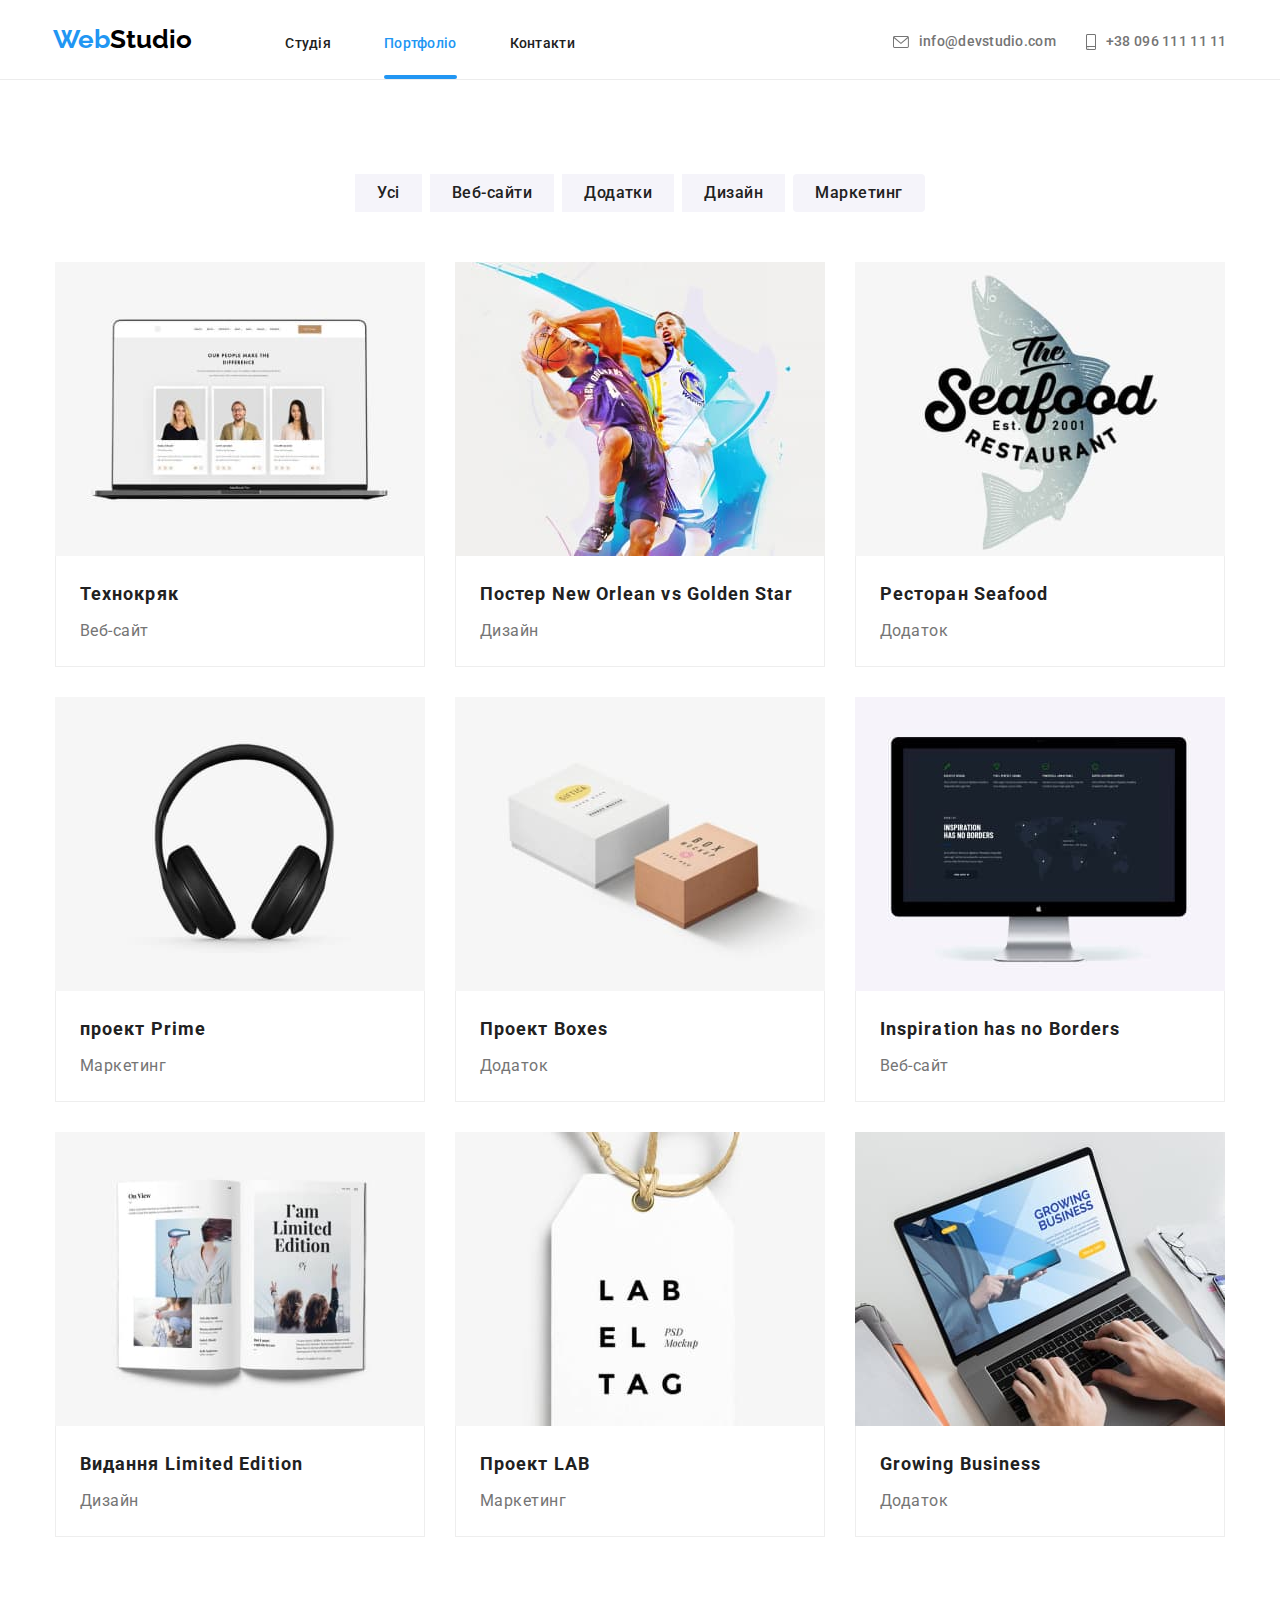
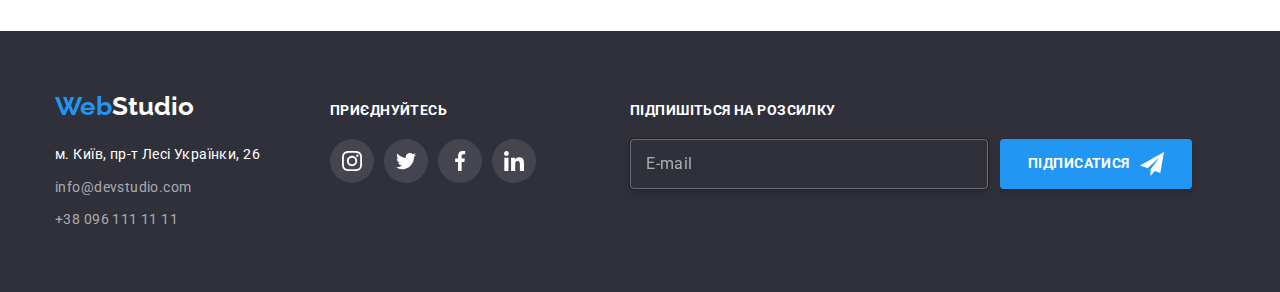
==== portfolio.html @ a5eee503 "Add files via upload" ====
<!DOCTYPE html>
<html lang="uk">
  <head>
    <meta charset="UTF-8" />
    <meta http-equiv="X-UA-Compatible" content="IE=edge" />
    <meta name="viewport" content="width=device-width, initial-scale=1.0" />
    <title>Портфоліо</title>
    <link
      rel="stylesheet"
      href="https://cdnjs.cloudflare.com/ajax/libs/modern-normalize/1.1.0/modern-normalize.css"
    />
    <link
      href="https://fonts.googleapis.com/css2?family=Raleway:wght@700&family=Roboto:wght@400;500;700&display=swap"
      rel="stylesheet"
    />
    <link rel="stylesheet" href="./css/main.min.css" />
  </head>
  <body>
    <header class="header">
      <div class="container container-header">
        <!--Логотип-->
        <a class="logo" href="./index.html"
          >Web<span class="logo--light">Studio</span></a
        >
        <!--Навігація-->
        <nav class="nav">
          <ul class="nav__list">
            <li class="nav__item">
              <a class="nav__link" href="./index.html">Студія</a>
            </li>
            <li class="nav__item">
              <a class="nav__link nav__link--current" href="./portfolio.html"
                >Портфоліо</a
              >
            </li>
            <li class="nav__item">
              <a class="nav__link" href="">Контакти</a>
            </li>
          </ul>
        </nav>
        <!--Зв'язок з нами-->

        <ul class="contacts">
          <li class="contact__item">
            <a class="contact__icon" href="mailto:info@devstudio.com">
              <svg class="contact__email" width="16" height="12">
                <use href="./images/symbol-defs.svg#icon-envelope-hover"></use>
              </svg>
              info@devstudio.com</a
            >
          </li>
          <li class="contact__item">
            <a class="contact__icon" href="tel:+380961111111">
              <svg class="contact__phone" width="10" height="16">
                <use href="./images/symbol-defs.svg#icon-smartphone"></use>
              </svg>
              +38 096 111 11 11</a
            >
          </li>
        </ul>
      </div>
      <div class="header-border"></div>
    </header>

    <main>
      <section class="content">
        <div class="container">
          <h1 class="visually-hidden">Наші роботи</h1>

          <ul class="portfolio__filter">
            <li class="portfolio__item">
              <button class="portfolio__btn" type="button">Усі</button>
            </li>
            <li class="portfolio__item">
              <button class="portfolio__btn" type="button">Веб-сайти</button>
            </li>
            <li class="portfolio__item">
              <button class="portfolio__btn" type="button">Додатки</button>
            </li>
            <li class="portfolio__item">
              <button class="portfolio__btn" type="button">Дизайн</button>
            </li>
            <li class="portfolio__item">
              <button class="portfolio__btn" type="button">Маркетинг</button>
            </li>
          </ul>

          <ul class="products">
            <li class="products__card">
              <a class="products__link" href=""
                ><div class="products__thumb">
                  <img
                    class="products__img"
                    src="./images/img1.jpg"
                    alt="Ноутбук"
                    width="370"
                    height="294"
                  />
                  <div class="products__overlay">
                    <p class="products__description">
                      Ресурс пропонує комплексні пропозиції з різним рівнем
                      функціоналу та сервісів. Все це дозволить відвідувачу
                      отримати вичерпні відомості про компанію чи приватну
                      особу.
                    </p>
                  </div>
                </div>
                <div class="products__about">
                  <h2 class="products__name">Технокряк</h2>
                  <p class="products__type">Веб-сайт</p>
                </div>
              </a>
            </li>
            <li class="products__card">
              <a class="products__link" href=""
                ><div class="products__thumb">
                  <img
                    class="products__img"
                    src="./images/img2.jpg"
                    alt="Гра в баскетбол"
                    width="370"
                    height="294"
                  />
                  <div class="products__overlay">
                    <p class="products__description">
                      Ресурс пропонує комплексні пропозиції з різним рівнем
                      функціоналу та сервісів. Все це дозволить відвідувачу
                      отримати вичерпні відомості про компанію чи приватну
                      особу.
                    </p>
                  </div>
                </div>

                <div class="products__about">
                  <h2 class="products__name">
                    Постер New Orlean vs Golden Star
                  </h2>
                  <p class="products__type">Дизайн</p>
                </div></a
              >
            </li>
            <li class="products__card">
              <a class="products__link" href=""
                ><div class="products__thumb">
                  <img
                    class="products__img"
                    src="./images/img3.jpg"
                    alt="Логотип ресторану"
                    width="370"
                    height="294"
                  />
                  <div class="products__overlay">
                    <p class="products__description">
                      Ресурс пропонує комплексні пропозиції з різним рівнем
                      функціоналу та сервісів. Все це дозволить відвідувачу
                      отримати вичерпні відомості про компанію чи приватну
                      особу.
                    </p>
                  </div>
                </div>
                <div class="products__about">
                  <h2 class="products__name">Ресторан Seafood</h2>
                  <p class="products__type">Додаток</p>
                </div></a
              >
            </li>
            <li class="products__card">
              <a class="products__link" href=""
                ><div class="products__thumb">
                  <img
                    class="products__img"
                    src="./images/img4.jpg"
                    alt="Навушники"
                    width="370"
                    height="294"
                  />
                  <div class="products__overlay">
                    <p class="products__description">
                      Ресурс пропонує комплексні пропозиції з різним рівнем
                      функціоналу та сервісів. Все це дозволить відвідувачу
                      отримати вичерпні відомості про компанію чи приватну
                      особу.
                    </p>
                  </div>
                </div>
                <div class="products__about">
                  <h2 class="products__name">проект Prime</h2>
                  <p class="products__type">Маркетинг</p>
                </div></a
              >
            </li>
            <li class="products__card">
              <a class="products__link" href=""
                ><div class="products__thumb">
                  <img
                    class="products__img"
                    src="./images/img5.jpg"
                    alt="Коробки"
                    width="370"
                    height="294"
                  />
                  <div class="products__overlay">
                    <p class="products__description">
                      Ресурс пропонує комплексні пропозиції з різним рівнем
                      функціоналу та сервісів. Все це дозволить відвідувачу
                      отримати вичерпні відомості про компанію чи приватну
                      особу.
                    </p>
                  </div>
                </div>
                <div class="products__about">
                  <h2 class="products__name">Проект Boxes</h2>
                  <p class="products__type">Додаток</p>
                </div></a
              >
            </li>
            <li class="products__card">
              <a class="products__link" href=""
                ><div class="products__thumb">
                  <img
                    class="products__img"
                    src="./images/img6.jpg"
                    alt="Комп'ютер"
                    width="370"
                    height="294"
                  />
                  <div class="products__overlay">
                    <p class="products__description">
                      Ресурс пропонує комплексні пропозиції з різним рівнем
                      функціоналу та сервісів. Все це дозволить відвідувачу
                      отримати вичерпні відомості про компанію чи приватну
                      особу.
                    </p>
                  </div>
                </div>
                <div class="products__about">
                  <h2 class="products__name">Inspiration has no Borders</h2>
                  <p class="products__type">Веб-сайт</p>
                </div></a
              >
            </li>
            <li class="products__card">
              <a class="products__link" href=""
                ><div class="products__thumb">
                  <img
                    class="products__img"
                    src="./images/img7.jpg"
                    alt="Книга"
                    width="370"
                    height="294"
                  />
                  <div class="products__overlay">
                    <p class="products__description">
                      Ресурс пропонує комплексні пропозиції з різним рівнем
                      функціоналу та сервісів. Все це дозволить відвідувачу
                      отримати вичерпні відомості про компанію чи приватну
                      особу.
                    </p>
                  </div>
                </div>

                <div class="products__about">
                  <h2 class="products__name">Видання Limited Edition</h2>
                  <p class="products__type">Дизайн</p>
                </div></a
              >
            </li>
            <li class="products__card">
              <a class="products__link" href=""
                ><div class="products__thumb">
                  <img
                    class="products__img"
                    src="./images/img8.jpg"
                    alt="Бирка"
                    width="370"
                    height="294"
                  />
                  <div class="products__overlay">
                    <p class="products__description">
                      Ресурс пропонує комплексні пропозиції з різним рівнем
                      функціоналу та сервісів. Все це дозволить відвідувачу
                      отримати вичерпні відомості про компанію чи приватну
                      особу.
                    </p>
                  </div>
                </div>

                <div class="products__about">
                  <h2 class="products__name">Проект LAB</h2>
                  <p class="products__type">Маркетинг</p>
                </div></a
              >
            </li>
            <li class="products__card">
              <a class="products__link" href=""
                ><div class="products__thumb">
                  <img
                    class="products__img"
                    src="./images/img9.jpg"
                    alt="Ноутбук"
                    width="370"
                    height="294"
                  />
                  <div class="products__overlay">
                    <p class="products__description">
                      Ресурс пропонує комплексні пропозиції з різним рівнем
                      функціоналу та сервісів. Все це дозволить відвідувачу
                      отримати вичерпні відомості про компанію чи приватну
                      особу.
                    </p>
                  </div>
                </div>

                <div class="products__about">
                  <h2 class="products__name">Growing Business</h2>
                  <p class="products__type">Додаток</p>
                </div></a
              >
            </li>
          </ul>
        </div>
      </section>
    </main>

    <footer>
      <div class="container footer__container">
        <div class="left-column">
          <a class="logo" href="./index.html"
            >Web<span class="logo__footer">Studio</span></a
          >
          <!--Адреса-->
          <address>
            <ul class="footer__nav">
              <li class="footer__location">
                <a class="footer__address" href=""
                  >м. Київ, пр-т Лесі Українки, 26</a
                >
              </li>
              <li class="footer__location">
                <a class="footer__address" href="mailto:info@devstudio.com"
                  >info@devstudio.com</a
                >
              </li>
              <li class="footer__location">
                <a class="footer__address" href="tel:+380961111111"
                  >+38 096 111 11 11</a
                >
              </li>
            </ul>
          </address>
        </div>

        <div class="join-social">
          <h3 class="join-to-us">Приєднуйтесь</h3>
          <ul class="footer__social">
            <li class="footer__icon">
              <a href="" class="footer__link">
                <svg class="footer__icon" width="20" height="20">
                  <use href="./images/symbol-defs.svg#icon-instagram-2"></use>
                </svg>
              </a>
            </li>
            <li class="footer__icon">
              <a href="" class="footer__link">
                <svg class="footer__icon" width="20" height="20">
                  <use href="./images/symbol-defs.svg#icon-twitter-1"></use>
                </svg>
              </a>
            </li>
            <li class="footer__icon">
              <a href="" class="footer__link">
                <svg class="footer__icon" width="20" height="20">
                  <use href="./images/symbol-defs.svg#icon-facebook-1"></use>
                </svg>
              </a>
            </li>
            <li class="footer__icon">
              <a href="" class="footer__link">
                <svg class="footer__icon" width="20" height="20">
                  <use href="./images/symbol-defs.svg#icon-linkedin-1"></use>
                </svg>
              </a>
            </li>
          </ul>
        </div>
        <div class="follow-us">
          <form class="follow">
            <label class="follow__label"
              >Підпишіться на розсилку
              <input
                class="follow__input"
                type="email"
                name="email"
                placeholder="E-mail"
              />
            </label>
            <button class="follow__btn" type="sumbit">
              Підписатися
              <svg class="follow__icon" width="24" height="24">
                <use href="./images/symbol-defs.svg#icon-icon-send"></use>
              </svg>
            </button>
          </form>
        </div>
      </div>
    </footer>
  </body>
</html>
---- css/main.min.css ----
﻿:root{--primary-text-color: #757575;--title-text-color: #212121;--accent-color: #2196f3;--primary-white-color: #ffffff}.visually-hidden{position:absolute;width:1px;height:1px;margin:-1px;border:0;padding:0;white-space:nowrap;clip-path:inset(100%);clip:rect(0 0 0 0);overflow:hidden}html{box-sizing:border-box}*,*::before,*::after{box-sizing:inherit}body{font-family:"Roboto",sans-serif;font-weight:400;font-size:14px;line-height:1.71;color:var(--primary-text-color)}.container{max-width:1200px;padding:0 15px;margin-left:auto;margin-right:auto}.content{padding-top:94px;padding-bottom:94px}.section__title{margin-bottom:50px;font-weight:700;font-size:36px;line-height:1.16;text-align:center;letter-spacing:.03em;color:var(--title-text-color)}ul{list-style:none;margin:0px;display:inline-block;padding-inline-start:0px}a{text-decoration:none}h1,h2,h3,h4,h5,h6,p,ul{margin:0px}.backdrop.is-hidden{visibility:hidden;opacity:0;pointer-events:none}.backdrop{position:fixed;left:0;top:0;width:100%;height:100%;background-color:rgba(0,0,0,.2);opacity:1;transition-property:opacity 250ms cubic-bezier(0.4, 0, 0.2, 1);transition-duration:1s}.modal{position:absolute;top:50%;left:50%;transform:translate(-50%, -50%);width:528px;padding:40px;background-color:#fff;box-shadow:0px 1px 3px rgba(0,0,0,.12),0px 1px 1px rgba(0,0,0,.14),0px 2px 1px rgba(0,0,0,.2);border-radius:4px}.modal__сall-back{font-weight:700;font-size:20px;line-height:23px;text-align:center;letter-spacing:.03em;color:#212121;margin-bottom:12px}.modal__button{position:fixed;right:8px;top:8px;display:flex;width:30px;height:30px;border-radius:50%;background-color:#fff;border:1px solid rgba(0,0,0,.1);padding:0;margin:0;align-items:center;justify-content:center;transition-property:opacity,scale;transition-duration:1s}.modal__icon{transition:fill 250ms cubic-bezier(0.4, 0, 0.2, 1)}.modal__icon:hover,.modal__icon:focus{cursor:pointer;fill:#188ce8}.modal__item{margin-bottom:10px}.comment{margin-bottom:20px}.modal__label{cursor:pointer;margin-bottom:4px;font-size:12px;line-height:1.16;letter-spacing:.01em;color:#757575}.modal__input-box{position:relative}.modal__input{width:100%;height:40px;border:1px solid rgba(33,33,33,.2);border-radius:4px;font-size:12px;line-height:1.16;letter-spacing:.01em;color:#000;padding-left:40px}.modal__input:focus{border:1px solid #2196f3;border-radius:4px;outline:rgba(0,0,0,0)}.modal__input:focus+.modal__window-icon{fill:#2196f3}.modal__window-icon{position:absolute;left:12px;top:50%;transform:translateY(-50%)}.modal__comment{display:block;resize:none;padding:12px 16px;width:100%;height:120px;font-size:12px;line-height:1.16;letter-spacing:.01em;color:#000;border:1px solid rgba(33,33,33,.2);border-radius:4px}.modal__comment:focus{border:1px solid #2196f3;border-radius:4px;outline:rgba(0,0,0,0)}.modal__check{display:flex;flex-direction:column;align-items:center}.checkbox{display:flex;position:relative;margin-bottom:30px}.checkbox__icon{display:flex;position:absolute;width:16px;height:15px;border:2px solid #000;border-radius:2px;top:-3px;left:-25px;align-items:center;fill:rgba(0,0,0,0);transform:translateY(50%)}.modal__checkbox{position:relative;display:flex;flex-direction:column;align-items:center}.modal__checkbox:checked+.checkbox__icon{background-color:#188ce8;border:rgba(0,0,0,0);fill:#fff}.checkbox__link{font-weight:400;font-size:14px;line-height:1.71;letter-spacing:.03em;color:#2196f3;border-bottom:1px solid #2196f3}.modal__submit{cursor:pointer;margin:0;padding:10px 52px;color:#fff;background-color:#188ce8;font-weight:700;font-size:16px;line-height:1.87;box-shadow:0px 4px 4px rgba(0,0,0,.15);border-radius:4px;border:0}header{position:relative;padding-top:24px;padding-bottom:24px;height:80px}.container-header{display:flex;align-items:baseline;margin:auto;justify-content:center}.logo{display:inline-block;font-family:Raleway,cursive;font-size:26px;font-weight:700;line-height:1.19;color:var(--accent-color)}.logo--light{color:#000}.nav{margin-left:93px;display:flex;flex-shrink:0}.nav__item{margin-right:50px;letter-spacing:.02em;display:inline-block}.nav__item:last-child{margin-right:0px}.nav__link{color:var(--title-text-color);transition-property:color;transition-duration:250ms;transition-timing-function:cubic-bezier(0.4, 0, 0.2, 1);font-weight:500;font-size:14px;line-height:1.14}.nav__link:hover,.nav__link:focus{color:var(--accent-color)}.nav__link--current{position:relative;color:var(--accent-color)}.nav__link--current::after{position:absolute;left:0;bottom:-28px;content:"";width:100%;height:4px;background-color:var(--accent-color);border-radius:4px;z-index:1}.contacts{display:flex;letter-spacing:.02em;margin-left:318px;flex-shrink:0}.contacts:first-child{margin-right:50px}.contact__item{margin-right:0px}.contact__item:first-child{margin-right:30px}.contact__icon{color:var(--primary-text-color);transition-property:color;transition-duration:250ms;font-weight:500;font-size:14px;line-height:1.14;display:flex;align-items:center;justify-content:center;transition:color 250ms cubic-bezier(0.4, 0, 0.2, 1)}.contact__icon:hover,.contact__icon:focus{color:var(--accent-color);fill:var(--accent-color)}.contact__icon:hover .contact__email,.contact__icon:focus .contact__email{fill:var(--accent-color)}.contact__icon:hover .contact__phone,.contact__icon:focus .contact__phone{fill:var(--accent-color)}.contact__email{margin-right:10px;fill:#757575;transition-property:fill;transition-duration:250ms;transition-timing-function:cubic-bezier(0.4, 0, 0.2, 1)}.contact__email:hover,.contact__email:focus{fill:var(--accent-color)}.contact__phone{margin-right:10px;fill:#757575;transition-property:fill;transition-duration:250ms;transition-timing-function:cubic-bezier(0.4, 0, 0.2, 1)}.contact__phone:hover,.contact__phone:focus{fill:var(--accent-color)}.header-border{position:absolute;left:0;bottom:0;content:"";width:100%;border-bottom:1px solid #ececec}.hero{padding-top:200px;padding-bottom:200px;text-align:center;background-image:linear-gradient(rgba(47, 48, 58, 0.4), rgba(47, 48, 58, 0.4)),url(../images/bcgnd-foto.jpg);background-repeat:no-repeat;background-size:1600px;background-position:50%;letter-spacing:.06em}.hero__title{font-family:"Roboto",sans-serif;max-width:696px;margin:0px auto;font-weight:900;font-size:44px;line-height:1.36;color:var(--primary-white-color);text-transform:uppercase}.hero__btn{margin-top:30px;padding:10px 32px;border-radius:4px;border-color:var(--accent-color);border:0px;background-color:#2196f3;color:var(--primary-white-color);font-family:"Roboto";font-weight:500;font-size:16px;line-height:1.62;box-shadow:0px 4px 4px rgba(0,0,0,.15);cursor:pointer}.hero__btn:hover,.hero__btn:focus{color:#f0f8ff}.methods__list{display:flex;text-align:center;letter-spacing:.03em}.methods__item{width:270px;margin-right:30px}.methods__item:last-child{margin-right:0px}.methods__wrap{display:flex;background-color:#f5f4fa;justify-content:center;align-items:center;width:270px;height:120px;border-radius:4px;margin-bottom:30px}.methods__title{text-align:start;font-weight:700;font-size:14px;line-height:1.14;color:var(--title-text-color);margin-bottom:10px}.methods__desc{text-align:left}.content-no-pt{padding-top:0px}.benefits__list{display:flex}.benefits__item{margin-right:30px}.benefits__item:last-child{margin-right:0px}.benefits__thumb{position:relative}.benefits__photo{display:block}.benefits__overlay{position:absolute;display:flex;align-items:center;justify-content:center;left:0;bottom:0;width:100%;height:70px;background-color:rgba(47,48,58,.8)}.benefits__description{font-weight:700;font-size:14px;line-height:16px;text-align:center;letter-spacing:.03em;text-transform:uppercase;color:#fff}.content--bcgnd{background-color:#f5f4fa}.team__list{display:flex;justify-content:space-between}.team__card{padding-bottom:30px;width:270px;height:428px;background:#fff;letter-spacing:.03em;box-shadow:0px 1px 3px rgba(0,0,0,.12),0px 1px 1px rgba(0,0,0,.14),0px 2px 1px rgba(0,0,0,.2);border-radius:0px 0px 4px 4px}.team__card:last-child{padding-right:0px}.about-text{padding-top:30px;padding-bottom:30px}.team__names{text-align:center;font-weight:500;font-size:16px;line-height:1.18;margin-bottom:10px;color:var(--title-text-color)}.job__title{text-align:center;font-size:16px;line-height:1.18;color:var(--primary-text-color);margin-bottom:16px}.social__links{display:flex;gap:10px;justify-content:center}.social__links-item{display:flex;flex-wrap:wrap;justify-content:center;align-content:center;width:44px;height:44px;border-radius:50%}.social__link{display:flex;flex-wrap:wrap;align-content:center;justify-content:center;width:44px;height:44px;border-radius:50%;background-color:#fff;transition-property:background-color;transition-duration:250ms;transition-timing-function:cubic-bezier(0.4, 0, 0.2, 1)}.social__link:hover,.social__link:focus{background-color:#2196f3}.social__link:hover .social__icon,.social__link:focus .social__icon{fill:#fff}.social__icon{fill:#afb1b8;transition-property:fill;transition-duration:250ms;transition-timing-function:cubic-bezier(0.4, 0, 0.2, 1)}.photo{display:block}.clients__list{display:flex;gap:30px}.client__item{display:flex}.client__link{display:flex;align-items:center;justify-content:center;width:170px;height:92px;border:1px solid #afb1b8;border-radius:4px;transition-property:border-color;transition-duration:250ms;transition-timing-function:cubic-bezier(0.4, 0, 0.2, 1)}.client__link:hover,.client__link:focus{border:1px solid var(--accent-color)}.client__link:hover .client__icon,.client__link:focus .client__icon{fill:var(--accent-color)}.client__icon{fill:#afb1b8;transition-property:fill;transition-duration:250ms;transition-timing-function:cubic-bezier(0.4, 0, 0.2, 1)}footer{background-color:#2f303a}.footer__container{display:flex;padding-top:60px;padding-bottom:60px;align-items:flex-start}.logo__footer{color:#fff}address{margin-top:20px;font-style:normal}.footer__location{margin-bottom:9px}.footer__location:first-child a{color:var(--primary-white-color)}.footer__location:last-child{margin-bottom:0px}.footer__address{letter-spacing:.03em;color:rgba(255,255,255,.6)}.footer__address:hover,.footer__address:focus{color:var(--primary-white-color)}.join-social{display:flex;flex-direction:column;width:206px;margin-left:70px}.join-to-us{padding-top:12px;margin-bottom:20px;font-weight:700;font-size:14px;line-height:1.14;letter-spacing:.03em;text-transform:uppercase;color:#fff}.footer__social{display:flex;gap:10px}.footer__link{display:flex;width:44px;height:44px;border-radius:50%;justify-content:center;align-items:center;background-color:rgba(255,255,255,.1);transition-property:background-color;transition-duration:250ms;transition-timing-function:cubic-bezier(0.4, 0, 0.2, 1)}.footer__link:hover,.footer__link:focus{background-color:var(--accent-color)}.footer__icon{fill:#fff}.follow-us{display:flex;margin-left:94px}.follow{display:flex;align-items:flex-end}.follow__label{font-weight:700;font-size:14px;line-height:1.14;letter-spacing:.03em;text-transform:uppercase;color:#fff;display:flex;flex-direction:column;padding-top:12px}.follow__label input::placeholder{font-weight:400;font-size:16px;line-height:1.25;letter-spacing:.03em;color:rgba(255,255,255,.6)}.follow__input{height:50px;width:358px;padding-left:15px;margin-top:20px;background-color:#2f303a;border:1px solid rgba(255,255,255,.3);filter:drop-shadow(0px 4px 4px rgba(0, 0, 0, 0.15));border-radius:4px;outline:1px solid #212121;color:#fff}.follow__btn{font-weight:700;font-size:14px;line-height:1.14;letter-spacing:.03em;text-transform:uppercase;color:#fff;height:50px;background-color:var(--accent-color);border-radius:4px;border:0;box-shadow:0px 4px 4px rgba(0,0,0,.15);margin:0;margin-left:12px;cursor:pointer;display:flex;align-items:center;padding:10px 28px}.follow__icon{margin-left:10px;fill:#fff}.portfolio__filter{display:flex;justify-content:center;margin-bottom:50px}.portfolio__item{padding-top:0px;margin-right:8px}.portfolio__item:last-child{margin-right:0px}.portfolio__item:last-child .portfolio__btn{border:0px;margin-top:0px;padding:6px 22px;letter-spacing:.03em;transition-property:background-color,color;transition-duration:250ms;transition-timing-function:cubic-bezier(0.4, 0, 0.2, 1);border-radius:4px}.portfolio__btn{border:0px;margin-top:0px;padding:6px 22px;letter-spacing:.03em;background-color:#f5f4fa;color:var(--title-text-color);font-family:"Roboto";font-weight:500;font-size:16px;line-height:1.62;cursor:pointer}.portfolio__btn:hover{background-color:#2196f3;box-shadow:0px 3px 1px rgba(0,0,0,.1),0px 1px 2px rgba(0,0,0,.08),0px 2px 2px rgba(0,0,0,.12);border-radius:4px}.portfolio__filter button:hover,.portfolio__filter button:focus{background-color:var(--accent-color);color:var(--primary-white-color);border-color:var(--accent-color)}.products{display:flex;width:1200px;flex-wrap:wrap}.products__card{margin-right:30px;margin-bottom:30px;border-bottom:1px solid #eee}.products__card:nth-child(3n){margin-right:0px}.products__card:nth-last-child(-n+3){margin-bottom:0px}.products__link{display:block;transition-property:box-shadow;transition-duration:250ms;transition-timing-function:cubic-bezier(0.4, 0, 0.2, 1)}.products__link:hover,.products__link:focus{box-shadow:0px 1px 1px rgba(0,0,0,.12),0px 4px 4px rgba(0,0,0,.06),1px 4px 6px rgba(0,0,0,.16)}.products__link:hover .products__overlay,.products__link:focus .products__overlay{transform:translateY(0)}.products__thumb{position:relative;overflow:hidden}.products__img{display:block}.products__overlay{position:absolute;top:0;left:0;width:100%;height:100%;transform:translatey(100%);transition-property:translatey(0),background-color;transition-duration:250ms;transition-timing-function:cubic-bezier(0.4, 0, 0.2, 1)}.products__description{width:100%;height:100%;font-weight:400;font-size:18px;line-height:1.55;letter-spacing:.03em;color:#fff;background-color:rgba(33,150,243,.9);padding:63px 24px}.products__about{padding:20px 24px;border-left:1px solid #eee;border-right:1px solid #eee}.products__name{margin-bottom:4px;letter-spacing:.06em;font-weight:700;font-size:18px;line-height:2;color:var(--title-text-color)}.products__type{font-size:16px;line-height:1.87;color:var(--primary-text-color);letter-spacing:.03em}/*# sourceMappingURL=main.min.css.map */
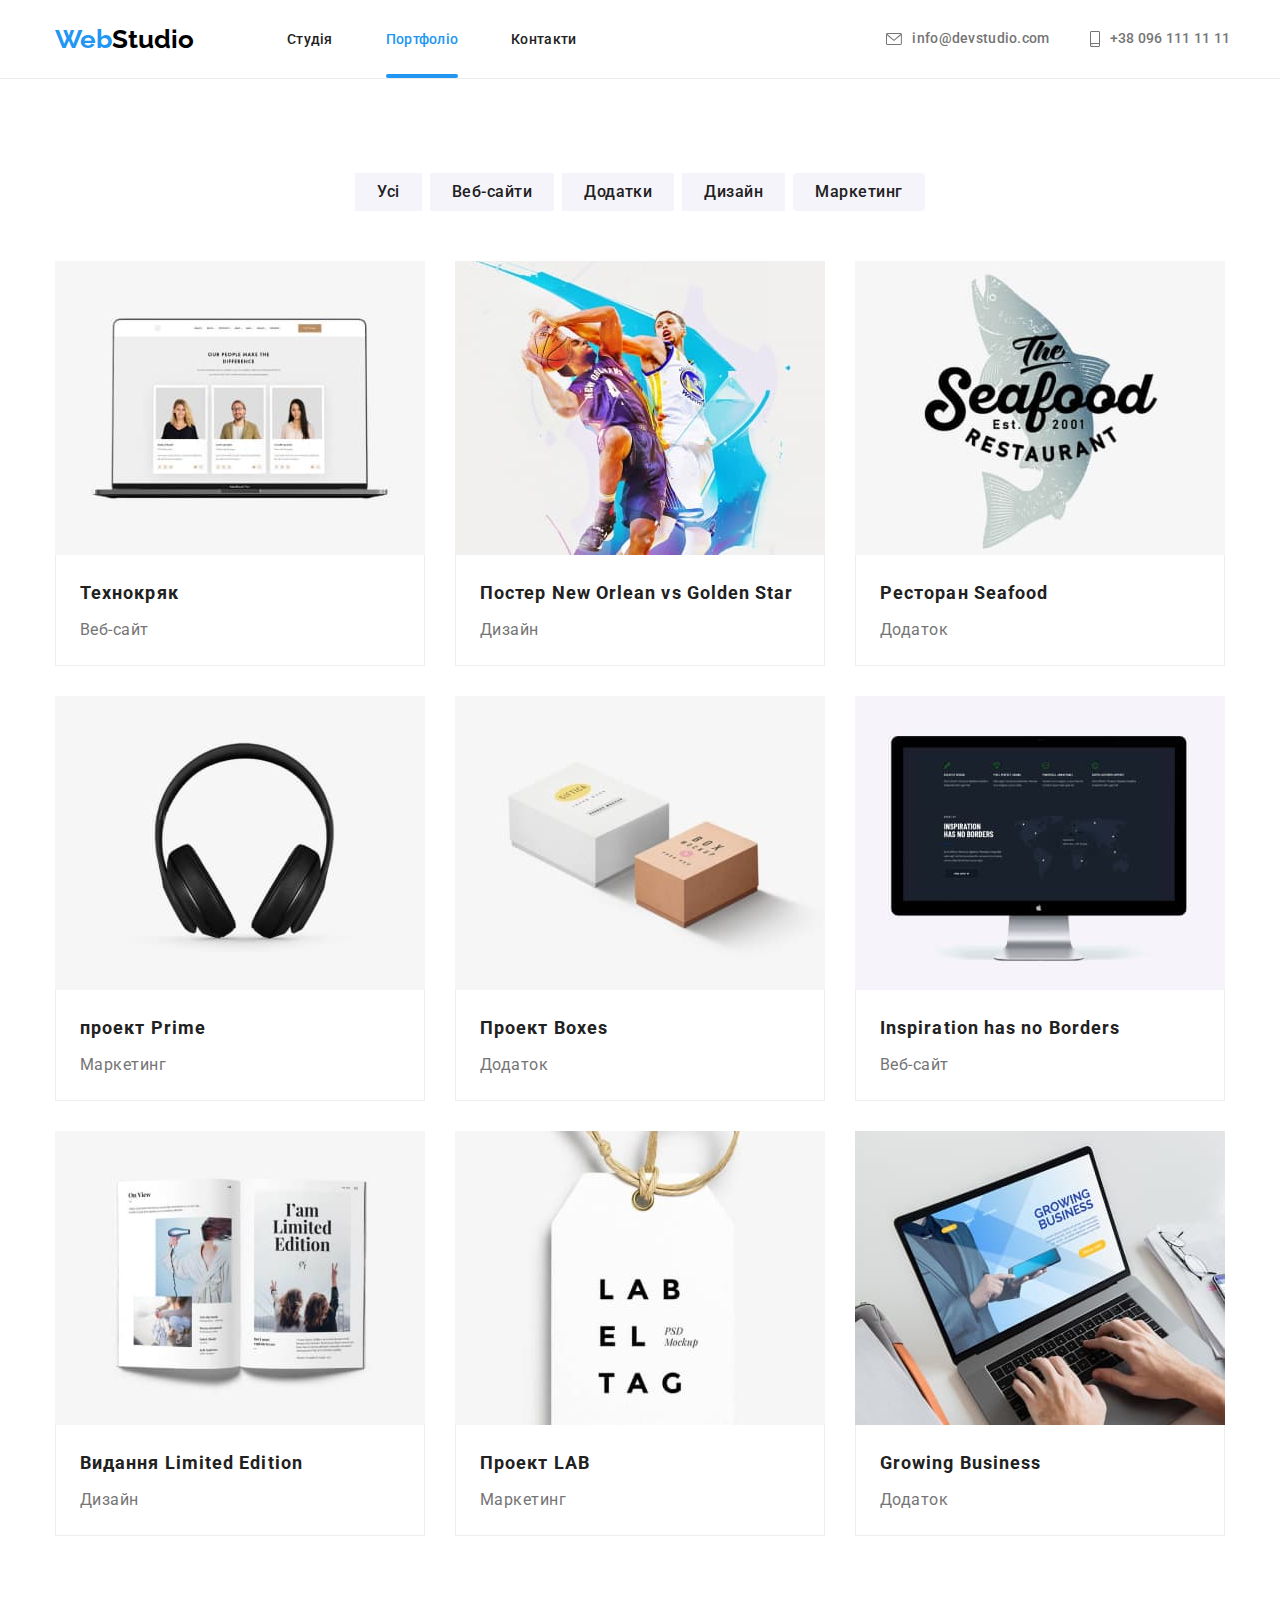
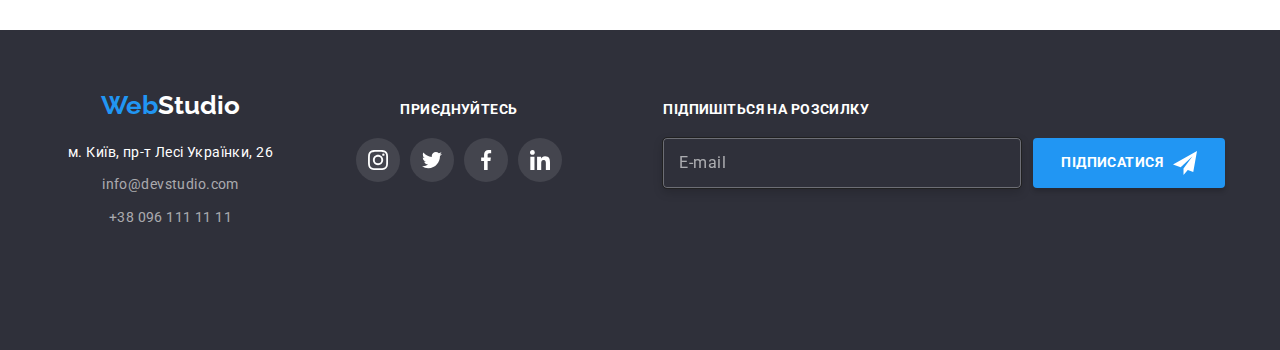
==== commit ee478d1e: "done" ====
--- a/portfolio.html
+++ b/portfolio.html
@@ -18,11 +18,66 @@
   <body>
     <header class="header">
       <div class="container container-header">
-        <!--Логотип-->
         <a class="logo" href="./index.html"
           >Web<span class="logo--light">Studio</span></a
         >
-        <!--Навігація-->
+
+        <button class="mobile__button js-open-menu" type="button">
+          <svg class="mobile__icon" width="40" height="40">
+            <use href="./images/symbol-defs.svg#icon-menu_24px"></use>
+          </svg>
+        </button>
+        <div class="js-menu-container">
+          <div class="mobile__container">
+            <button class="js-close-menu" type="button">
+              <svg class="mobile__close" width="40" height="40">
+                <use
+                  href="./images/symbol-defs.svg#icon-close-black-18dp-2-1"
+                ></use>
+              </svg>
+            </button>
+            <nav class="mobile">
+              <ul class="mobile__list">
+                <li class="mobile__item">
+                  <a class="mobile__link" href="./index.html">Студія</a>
+                </li>
+                <li class="mobile__item">
+                  <a class="mobile__link current" href="./portfolio.html">Портфоліо</a>
+                </li>
+                <li class="mobile__item">
+                  <a class="mobile__link" href="">Контакти</a>
+                </li>
+              </ul>
+            </nav>
+            <ul class="contacts__mobile">
+              <li class="contacts__item">
+                <a class="contacts__tel" href="mailto:info@devstudio.com">
+                  info@devstudio.com</a
+                >
+              </li>
+              <li class="contacts__item">
+                <a class="contacts__mail" href="tel:+380961111111">
+                  +38 096 111 11 11</a
+                >
+              </li>
+            </ul>
+            <ul class="soc__mobile">
+              <li class="soc__item">
+                <a href="" class="soc__link-mobile">Instagram</a>
+              </li>
+              <li class="soc__item">
+                <a href="" class="soc__link-mobile">Twitter</a>
+              </li>
+              <li class="soc__item">
+                <a href="" class="soc__link-mobile">Facebook</a>
+              </li>
+              <li class="soc__item">
+                <a href="" class="soc__link-mobile">LinkedIn</a>
+              </li>
+            </ul>
+          </div>
+        </div>
+
         <nav class="nav">
           <ul class="nav__list">
             <li class="nav__item">
@@ -38,7 +93,6 @@
             </li>
           </ul>
         </nav>
-        <!--Зв'язок з нами-->
 
         <ul class="contacts">
           <li class="contact__item">
@@ -404,5 +458,6 @@
         </div>
       </div>
     </footer>
+    <script src="./js/mobile-menu.js"></script>
   </body>
 </html>
--- a/css/main.min.css
+++ b/css/main.min.css
@@ -1 +1 @@
-﻿:root{--primary-text-color: #757575;--title-text-color: #212121;--accent-color: #2196f3;--primary-white-color: #ffffff}.visually-hidden{position:absolute;width:1px;height:1px;margin:-1px;border:0;padding:0;white-space:nowrap;clip-path:inset(100%);clip:rect(0 0 0 0);overflow:hidden}html{box-sizing:border-box}*,*::before,*::after{box-sizing:inherit}body{font-family:"Roboto",sans-serif;font-weight:400;font-size:14px;line-height:1.71;color:var(--primary-text-color)}.container{max-width:1200px;padding:0 15px;margin-left:auto;margin-right:auto}.content{padding-top:94px;padding-bottom:94px}.section__title{margin-bottom:50px;font-weight:700;font-size:36px;line-height:1.16;text-align:center;letter-spacing:.03em;color:var(--title-text-color)}ul{list-style:none;margin:0px;display:inline-block;padding-inline-start:0px}a{text-decoration:none}h1,h2,h3,h4,h5,h6,p,ul{margin:0px}.backdrop.is-hidden{visibility:hidden;opacity:0;pointer-events:none}.backdrop{position:fixed;left:0;top:0;width:100%;height:100%;background-color:rgba(0,0,0,.2);opacity:1;transition-property:opacity 250ms cubic-bezier(0.4, 0, 0.2, 1);transition-duration:1s}.modal{position:absolute;top:50%;left:50%;transform:translate(-50%, -50%);width:528px;padding:40px;background-color:#fff;box-shadow:0px 1px 3px rgba(0,0,0,.12),0px 1px 1px rgba(0,0,0,.14),0px 2px 1px rgba(0,0,0,.2);border-radius:4px}.modal__сall-back{font-weight:700;font-size:20px;line-height:23px;text-align:center;letter-spacing:.03em;color:#212121;margin-bottom:12px}.modal__button{position:fixed;right:8px;top:8px;display:flex;width:30px;height:30px;border-radius:50%;background-color:#fff;border:1px solid rgba(0,0,0,.1);padding:0;margin:0;align-items:center;justify-content:center;transition-property:opacity,scale;transition-duration:1s}.modal__icon{transition:fill 250ms cubic-bezier(0.4, 0, 0.2, 1)}.modal__icon:hover,.modal__icon:focus{cursor:pointer;fill:#188ce8}.modal__item{margin-bottom:10px}.comment{margin-bottom:20px}.modal__label{cursor:pointer;margin-bottom:4px;font-size:12px;line-height:1.16;letter-spacing:.01em;color:#757575}.modal__input-box{position:relative}.modal__input{width:100%;height:40px;border:1px solid rgba(33,33,33,.2);border-radius:4px;font-size:12px;line-height:1.16;letter-spacing:.01em;color:#000;padding-left:40px}.modal__input:focus{border:1px solid #2196f3;border-radius:4px;outline:rgba(0,0,0,0)}.modal__input:focus+.modal__window-icon{fill:#2196f3}.modal__window-icon{position:absolute;left:12px;top:50%;transform:translateY(-50%)}.modal__comment{display:block;resize:none;padding:12px 16px;width:100%;height:120px;font-size:12px;line-height:1.16;letter-spacing:.01em;color:#000;border:1px solid rgba(33,33,33,.2);border-radius:4px}.modal__comment:focus{border:1px solid #2196f3;border-radius:4px;outline:rgba(0,0,0,0)}.modal__check{display:flex;flex-direction:column;align-items:center}.checkbox{display:flex;position:relative;margin-bottom:30px}.checkbox__icon{display:flex;position:absolute;width:16px;height:15px;border:2px solid #000;border-radius:2px;top:-3px;left:-25px;align-items:center;fill:rgba(0,0,0,0);transform:translateY(50%)}.modal__checkbox{position:relative;display:flex;flex-direction:column;align-items:center}.modal__checkbox:checked+.checkbox__icon{background-color:#188ce8;border:rgba(0,0,0,0);fill:#fff}.checkbox__link{font-weight:400;font-size:14px;line-height:1.71;letter-spacing:.03em;color:#2196f3;border-bottom:1px solid #2196f3}.modal__submit{cursor:pointer;margin:0;padding:10px 52px;color:#fff;background-color:#188ce8;font-weight:700;font-size:16px;line-height:1.87;box-shadow:0px 4px 4px rgba(0,0,0,.15);border-radius:4px;border:0}header{position:relative;padding-top:24px;padding-bottom:24px;height:80px}.container-header{display:flex;align-items:baseline;margin:auto;justify-content:center}.logo{display:inline-block;font-family:Raleway,cursive;font-size:26px;font-weight:700;line-height:1.19;color:var(--accent-color)}.logo--light{color:#000}.nav{margin-left:93px;display:flex;flex-shrink:0}.nav__item{margin-right:50px;letter-spacing:.02em;display:inline-block}.nav__item:last-child{margin-right:0px}.nav__link{color:var(--title-text-color);transition-property:color;transition-duration:250ms;transition-timing-function:cubic-bezier(0.4, 0, 0.2, 1);font-weight:500;font-size:14px;line-height:1.14}.nav__link:hover,.nav__link:focus{color:var(--accent-color)}.nav__link--current{position:relative;color:var(--accent-color)}.nav__link--current::after{position:absolute;left:0;bottom:-28px;content:"";width:100%;height:4px;background-color:var(--accent-color);border-radius:4px;z-index:1}.contacts{display:flex;letter-spacing:.02em;margin-left:318px;flex-shrink:0}.contacts:first-child{margin-right:50px}.contact__item{margin-right:0px}.contact__item:first-child{margin-right:30px}.contact__icon{color:var(--primary-text-color);transition-property:color;transition-duration:250ms;font-weight:500;font-size:14px;line-height:1.14;display:flex;align-items:center;justify-content:center;transition:color 250ms cubic-bezier(0.4, 0, 0.2, 1)}.contact__icon:hover,.contact__icon:focus{color:var(--accent-color);fill:var(--accent-color)}.contact__icon:hover .contact__email,.contact__icon:focus .contact__email{fill:var(--accent-color)}.contact__icon:hover .contact__phone,.contact__icon:focus .contact__phone{fill:var(--accent-color)}.contact__email{margin-right:10px;fill:#757575;transition-property:fill;transition-duration:250ms;transition-timing-function:cubic-bezier(0.4, 0, 0.2, 1)}.contact__email:hover,.contact__email:focus{fill:var(--accent-color)}.contact__phone{margin-right:10px;fill:#757575;transition-property:fill;transition-duration:250ms;transition-timing-function:cubic-bezier(0.4, 0, 0.2, 1)}.contact__phone:hover,.contact__phone:focus{fill:var(--accent-color)}.header-border{position:absolute;left:0;bottom:0;content:"";width:100%;border-bottom:1px solid #ececec}.hero{padding-top:200px;padding-bottom:200px;text-align:center;background-image:linear-gradient(rgba(47, 48, 58, 0.4), rgba(47, 48, 58, 0.4)),url(../images/bcgnd-foto.jpg);background-repeat:no-repeat;background-size:1600px;background-position:50%;letter-spacing:.06em}.hero__title{font-family:"Roboto",sans-serif;max-width:696px;margin:0px auto;font-weight:900;font-size:44px;line-height:1.36;color:var(--primary-white-color);text-transform:uppercase}.hero__btn{margin-top:30px;padding:10px 32px;border-radius:4px;border-color:var(--accent-color);border:0px;background-color:#2196f3;color:var(--primary-white-color);font-family:"Roboto";font-weight:500;font-size:16px;line-height:1.62;box-shadow:0px 4px 4px rgba(0,0,0,.15);cursor:pointer}.hero__btn:hover,.hero__btn:focus{color:#f0f8ff}.methods__list{display:flex;text-align:center;letter-spacing:.03em}.methods__item{width:270px;margin-right:30px}.methods__item:last-child{margin-right:0px}.methods__wrap{display:flex;background-color:#f5f4fa;justify-content:center;align-items:center;width:270px;height:120px;border-radius:4px;margin-bottom:30px}.methods__title{text-align:start;font-weight:700;font-size:14px;line-height:1.14;color:var(--title-text-color);margin-bottom:10px}.methods__desc{text-align:left}.content-no-pt{padding-top:0px}.benefits__list{display:flex}.benefits__item{margin-right:30px}.benefits__item:last-child{margin-right:0px}.benefits__thumb{position:relative}.benefits__photo{display:block}.benefits__overlay{position:absolute;display:flex;align-items:center;justify-content:center;left:0;bottom:0;width:100%;height:70px;background-color:rgba(47,48,58,.8)}.benefits__description{font-weight:700;font-size:14px;line-height:16px;text-align:center;letter-spacing:.03em;text-transform:uppercase;color:#fff}.content--bcgnd{background-color:#f5f4fa}.team__list{display:flex;justify-content:space-between}.team__card{padding-bottom:30px;width:270px;height:428px;background:#fff;letter-spacing:.03em;box-shadow:0px 1px 3px rgba(0,0,0,.12),0px 1px 1px rgba(0,0,0,.14),0px 2px 1px rgba(0,0,0,.2);border-radius:0px 0px 4px 4px}.team__card:last-child{padding-right:0px}.about-text{padding-top:30px;padding-bottom:30px}.team__names{text-align:center;font-weight:500;font-size:16px;line-height:1.18;margin-bottom:10px;color:var(--title-text-color)}.job__title{text-align:center;font-size:16px;line-height:1.18;color:var(--primary-text-color);margin-bottom:16px}.social__links{display:flex;gap:10px;justify-content:center}.social__links-item{display:flex;flex-wrap:wrap;justify-content:center;align-content:center;width:44px;height:44px;border-radius:50%}.social__link{display:flex;flex-wrap:wrap;align-content:center;justify-content:center;width:44px;height:44px;border-radius:50%;background-color:#fff;transition-property:background-color;transition-duration:250ms;transition-timing-function:cubic-bezier(0.4, 0, 0.2, 1)}.social__link:hover,.social__link:focus{background-color:#2196f3}.social__link:hover .social__icon,.social__link:focus .social__icon{fill:#fff}.social__icon{fill:#afb1b8;transition-property:fill;transition-duration:250ms;transition-timing-function:cubic-bezier(0.4, 0, 0.2, 1)}.photo{display:block}.clients__list{display:flex;gap:30px}.client__item{display:flex}.client__link{display:flex;align-items:center;justify-content:center;width:170px;height:92px;border:1px solid #afb1b8;border-radius:4px;transition-property:border-color;transition-duration:250ms;transition-timing-function:cubic-bezier(0.4, 0, 0.2, 1)}.client__link:hover,.client__link:focus{border:1px solid var(--accent-color)}.client__link:hover .client__icon,.client__link:focus .client__icon{fill:var(--accent-color)}.client__icon{fill:#afb1b8;transition-property:fill;transition-duration:250ms;transition-timing-function:cubic-bezier(0.4, 0, 0.2, 1)}footer{background-color:#2f303a}.footer__container{display:flex;padding-top:60px;padding-bottom:60px;align-items:flex-start}.logo__footer{color:#fff}address{margin-top:20px;font-style:normal}.footer__location{margin-bottom:9px}.footer__location:first-child a{color:var(--primary-white-color)}.footer__location:last-child{margin-bottom:0px}.footer__address{letter-spacing:.03em;color:rgba(255,255,255,.6)}.footer__address:hover,.footer__address:focus{color:var(--primary-white-color)}.join-social{display:flex;flex-direction:column;width:206px;margin-left:70px}.join-to-us{padding-top:12px;margin-bottom:20px;font-weight:700;font-size:14px;line-height:1.14;letter-spacing:.03em;text-transform:uppercase;color:#fff}.footer__social{display:flex;gap:10px}.footer__link{display:flex;width:44px;height:44px;border-radius:50%;justify-content:center;align-items:center;background-color:rgba(255,255,255,.1);transition-property:background-color;transition-duration:250ms;transition-timing-function:cubic-bezier(0.4, 0, 0.2, 1)}.footer__link:hover,.footer__link:focus{background-color:var(--accent-color)}.footer__icon{fill:#fff}.follow-us{display:flex;margin-left:94px}.follow{display:flex;align-items:flex-end}.follow__label{font-weight:700;font-size:14px;line-height:1.14;letter-spacing:.03em;text-transform:uppercase;color:#fff;display:flex;flex-direction:column;padding-top:12px}.follow__label input::placeholder{font-weight:400;font-size:16px;line-height:1.25;letter-spacing:.03em;color:rgba(255,255,255,.6)}.follow__input{height:50px;width:358px;padding-left:15px;margin-top:20px;background-color:#2f303a;border:1px solid rgba(255,255,255,.3);filter:drop-shadow(0px 4px 4px rgba(0, 0, 0, 0.15));border-radius:4px;outline:1px solid #212121;color:#fff}.follow__btn{font-weight:700;font-size:14px;line-height:1.14;letter-spacing:.03em;text-transform:uppercase;color:#fff;height:50px;background-color:var(--accent-color);border-radius:4px;border:0;box-shadow:0px 4px 4px rgba(0,0,0,.15);margin:0;margin-left:12px;cursor:pointer;display:flex;align-items:center;padding:10px 28px}.follow__icon{margin-left:10px;fill:#fff}.portfolio__filter{display:flex;justify-content:center;margin-bottom:50px}.portfolio__item{padding-top:0px;margin-right:8px}.portfolio__item:last-child{margin-right:0px}.portfolio__item:last-child .portfolio__btn{border:0px;margin-top:0px;padding:6px 22px;letter-spacing:.03em;transition-property:background-color,color;transition-duration:250ms;transition-timing-function:cubic-bezier(0.4, 0, 0.2, 1);border-radius:4px}.portfolio__btn{border:0px;margin-top:0px;padding:6px 22px;letter-spacing:.03em;background-color:#f5f4fa;color:var(--title-text-color);font-family:"Roboto";font-weight:500;font-size:16px;line-height:1.62;cursor:pointer}.portfolio__btn:hover{background-color:#2196f3;box-shadow:0px 3px 1px rgba(0,0,0,.1),0px 1px 2px rgba(0,0,0,.08),0px 2px 2px rgba(0,0,0,.12);border-radius:4px}.portfolio__filter button:hover,.portfolio__filter button:focus{background-color:var(--accent-color);color:var(--primary-white-color);border-color:var(--accent-color)}.products{display:flex;width:1200px;flex-wrap:wrap}.products__card{margin-right:30px;margin-bottom:30px;border-bottom:1px solid #eee}.products__card:nth-child(3n){margin-right:0px}.products__card:nth-last-child(-n+3){margin-bottom:0px}.products__link{display:block;transition-property:box-shadow;transition-duration:250ms;transition-timing-function:cubic-bezier(0.4, 0, 0.2, 1)}.products__link:hover,.products__link:focus{box-shadow:0px 1px 1px rgba(0,0,0,.12),0px 4px 4px rgba(0,0,0,.06),1px 4px 6px rgba(0,0,0,.16)}.products__link:hover .products__overlay,.products__link:focus .products__overlay{transform:translateY(0)}.products__thumb{position:relative;overflow:hidden}.products__img{display:block}.products__overlay{position:absolute;top:0;left:0;width:100%;height:100%;transform:translatey(100%);transition-property:translatey(0),background-color;transition-duration:250ms;transition-timing-function:cubic-bezier(0.4, 0, 0.2, 1)}.products__description{width:100%;height:100%;font-weight:400;font-size:18px;line-height:1.55;letter-spacing:.03em;color:#fff;background-color:rgba(33,150,243,.9);padding:63px 24px}.products__about{padding:20px 24px;border-left:1px solid #eee;border-right:1px solid #eee}.products__name{margin-bottom:4px;letter-spacing:.06em;font-weight:700;font-size:18px;line-height:2;color:var(--title-text-color)}.products__type{font-size:16px;line-height:1.87;color:var(--primary-text-color);letter-spacing:.03em}/*# sourceMappingURL=main.min.css.map */+﻿:root{--primary-text-color: #757575;--title-text-color: #212121;--accent-color: #2196f3;--primary-white-color: #ffffff}.visually-hidden{position:absolute;width:1px;height:1px;margin:-1px;border:0;padding:0;white-space:nowrap;clip-path:inset(100%);clip:rect(0 0 0 0);overflow:hidden}html{box-sizing:border-box}*,*::before,*::after{box-sizing:inherit}body{font-family:"Roboto",sans-serif;font-weight:400;font-size:14px;line-height:1.71;color:var(--primary-text-color)}.container{width:100%;padding:0 15px;margin:0 auto}@media screen and (min-width: 480px){.container{width:480px}}@media screen and (min-width: 768px){.container{width:768px}}@media screen and (min-width: 1200px){.container{width:1200px}}.content{padding-top:94px;padding-bottom:94px}@media screen and (max-width: 1199px){.content{padding-top:60px;padding-bottom:60px}}.section__title{margin-bottom:50px;font-weight:700;font-size:28px;line-height:1.16;text-align:center;letter-spacing:.03em;color:var(--title-text-color)}@media screen and (min-width: 1200px){.section__title{font-size:36px}}ul{list-style:none;margin:0px;display:inline-block;padding-inline-start:0px}a{text-decoration:none}h1,h2,h3,h4,h5,h6,p,ul{margin:0px}img{display:block;max-width:100%;height:auto}.backdrop.is-hidden{visibility:hidden;opacity:0;pointer-events:none}.backdrop{position:fixed;left:0;top:0;width:100%;height:100%;background-color:rgba(0,0,0,.2);opacity:1;transition-property:opacity 250ms cubic-bezier(0.4, 0, 0.2, 1);transition-duration:1s}.modal{position:absolute;top:50%;left:50%;transform:translate(-50%, -50%);width:calc(100% - 15px);max-height:609px;max-width:450px;padding:40px;background-color:#fff;box-shadow:0px 1px 3px rgba(0,0,0,.12),0px 1px 1px rgba(0,0,0,.14),0px 2px 1px rgba(0,0,0,.2);border-radius:4px}@media screen and (min-width: 1200px){.modal{width:528px;max-width:528px}}.modal__сall-back{font-weight:700;font-size:20px;line-height:23px;text-align:center;letter-spacing:.03em;color:#212121;margin-bottom:12px}.modal__button{position:fixed;right:8px;top:8px;display:flex;width:30px;height:30px;border-radius:50%;background-color:#fff;border:1px solid rgba(0,0,0,.1);padding:0;margin:0;align-items:center;justify-content:center;transition-property:opacity,scale;transition-duration:1s}.modal__icon{transition:fill 250ms cubic-bezier(0.4, 0, 0.2, 1)}.modal__icon:hover,.modal__icon:focus{cursor:pointer;fill:#188ce8}.modal__item{margin-bottom:10px}.comment{margin-bottom:20px}.modal__label{cursor:pointer;margin-bottom:4px;font-size:12px;line-height:1.16;letter-spacing:.01em;color:#757575}.modal__input-box{position:relative}.modal__input{width:100%;height:40px;border:1px solid rgba(33,33,33,.2);border-radius:4px;font-size:12px;line-height:1.16;letter-spacing:.01em;color:#000;padding-left:40px}.modal__input:focus{border:1px solid #2196f3;border-radius:4px;outline:rgba(0,0,0,0)}.modal__input:focus+.modal__window-icon{fill:#2196f3}.modal__window-icon{position:absolute;left:12px;top:50%;transform:translateY(-50%)}.modal__comment{display:block;resize:none;padding:12px 16px;width:100%;height:120px;font-size:12px;line-height:1.16;letter-spacing:.01em;color:#000;border:1px solid rgba(33,33,33,.2);border-radius:4px}.modal__comment:focus{border:1px solid #2196f3;border-radius:4px;outline:rgba(0,0,0,0)}.modal__check{position:relative;display:flex;flex-direction:column;align-items:center}@media screen and (min-width: 1200px){.modal__check{max-width:385px;margin:0 auto}}.checkbox{display:flex;margin-bottom:30px;align-items:baseline;font-size:12px;margin-left:10px}@media screen and (min-width: 480px){.checkbox{margin-left:-15px}}@media screen and (min-width: 1200px){.checkbox{font-size:14px;margin-left:20px}}.checkbox__icon{display:flex;position:absolute;width:16px;height:15px;border:2px solid #000;border-radius:2px;top:-5px;left:-1px;align-items:center;fill:rgba(0,0,0,0);transform:translateY(50%)}.modal__checkbox{position:relative;display:flex;flex-direction:column;align-items:center;margin-right:8px}.modal__checkbox:checked+.checkbox__icon{background-color:#188ce8;border:rgba(0,0,0,0);fill:#fff}.checkbox--text{font-size:12px}.checkbox__link{font-weight:400;font-size:12px;line-height:1.71;letter-spacing:.03em;color:#2196f3;border-bottom:1px solid #2196f3}.modal__submit{cursor:pointer;margin:0;padding:10px 52px;color:#fff;background-color:#188ce8;font-weight:700;font-size:16px;line-height:1.87;box-shadow:0px 4px 4px rgba(0,0,0,.15);border-radius:4px;border:0}.mobile__button{border:0px;background-color:rgba(0,0,0,0)}@media screen and (min-width: 768px){.mobile__button{display:none}}.mobile__icon{fill:#212121}.js-menu-container{display:none}.js-menu-container.is-open{display:block;position:fixed;top:0;left:-15px;background-color:#fff;width:calc(100vw + 15px);height:100vh;z-index:1}.mobile__container{max-width:768px;padding:48px 40px}.js-close-menu{position:absolute;right:20px;top:20px;border:0;background-color:rgba(0,0,0,0);display:block;margin-left:auto}.mobile__close:hover,.mobile__close:focus{fill:#2196f3}.mobile__menu{position:absolute;width:100vw;height:100vh;background-color:#fff}@media screen and (min-width: 768px){.mobile__menu{display:none}}.mobile{margin-bottom:302px}.mobile__item{margin-bottom:32px}.mobile__link{font-weight:500;font-size:40px;line-height:47px;text-align:center;letter-spacing:.02em;color:#212121}.mobile__link.current{color:#2196f3}.contacts__mobile{margin-bottom:64px}.contacts__item{display:block}.contacts__item:first-child{margin-bottom:32px}.contacts__tel{color:#2196f3;font-weight:500;font-size:28px;line-height:1.17px;letter-spacing:.02em}@media screen and (min-width: 480px){.contacts__tel{font-size:34px}}.contacts__mail{font-weight:500;font-size:24px;line-height:1.16;letter-spacing:.02em;color:#757575}.soc__mobile{display:flex;justify-content:space-between;max-width:357px}.soc__link-mobile{font-weight:500;font-size:12px;line-height:1.22;letter-spacing:.02em;color:#2196f3;margin-left:10px}@media screen and (min-width: 480px){.soc__link-mobile{font-size:18px}}.soc__item::after{content:"";border-right:1px solid;border-color:rgba(33,33,33,.2);width:22px;padding-left:10px}.soc__item:last-child::after{content:"";border-right:0px}header{position:relative}@media screen and (min-width: 768px){header{max-width:768px;display:contents;height:80px}}.container-header{position:relative;max-width:450px;padding-top:16px;padding-bottom:16px;display:flex;align-items:center;margin:auto;justify-content:space-between}@media screen and (min-width: 768px){.container-header{max-width:768px;padding-top:21px;padding-bottom:21px}}@media screen and (min-width: 1200px){.container-header{max-width:1200px;padding-top:24px;padding-bottom:24px}}.logo{display:inline-block;font-family:Raleway,cursive;font-size:24px;font-weight:700;line-height:1.19;color:var(--accent-color)}.logo--light{color:#000}@media screen and (min-width: 1200px){.logo{font-size:26px}}.nav{display:none;flex-shrink:0}@media screen and (min-width: 768px){.nav{display:flex}}@media screen and (min-width: 1200px){.nav{margin-left:93px}}.nav__item{margin-right:50px;letter-spacing:.02em;display:inline-block}.nav__item:last-child{margin-right:0px}.nav__link{color:var(--title-text-color);transition-property:color;transition-duration:250ms;transition-timing-function:cubic-bezier(0.4, 0, 0.2, 1);font-weight:500;font-size:14px;line-height:1.14}.nav__link:hover,.nav__link:focus{color:var(--accent-color)}.nav__link--current{position:relative;color:var(--accent-color)}.nav__link--current::after{position:absolute;left:0;bottom:-33px;content:"";width:100%;height:4px;background-color:var(--accent-color);border-radius:4px;z-index:1}@media screen and (min-width: 1200px){.nav__link--current::after{bottom:-31px}}.contacts{display:none;flex-direction:column;align-items:flex-start;letter-spacing:.02em;flex-shrink:0;gap:10px}.contacts:first-child{margin-right:50px}@media screen and (min-width: 768px){.contacts{display:flex}}@media screen and (min-width: 1200px){.contacts{margin-left:310px;flex-direction:row}}.contact__item{margin-right:0px}.contact__item:first-child{margin-right:30px}.contact__icon{color:var(--primary-text-color);transition-property:color;transition-duration:250ms;font-weight:500;font-size:12px;line-height:1.14;display:flex;align-items:center;justify-content:center;transition:color 250ms cubic-bezier(0.4, 0, 0.2, 1)}.contact__icon:hover,.contact__icon:focus{color:var(--accent-color);fill:var(--accent-color)}.contact__icon:hover .contact__email,.contact__icon:focus .contact__email{fill:var(--accent-color)}.contact__icon:hover .contact__phone,.contact__icon:focus .contact__phone{fill:var(--accent-color)}@media screen and (min-width: 1200px){.contact__icon{font-size:14px}}.contact__email{margin-right:10px;fill:#757575;transition-property:fill;transition-duration:250ms;transition-timing-function:cubic-bezier(0.4, 0, 0.2, 1)}.contact__email:hover,.contact__email:focus{fill:var(--accent-color)}.contact__phone{margin-right:10px;fill:#757575;transition-property:fill;transition-duration:250ms;transition-timing-function:cubic-bezier(0.4, 0, 0.2, 1)}.contact__phone:hover,.contact__phone:focus{fill:var(--accent-color)}.header-border{position:absolute;top:77px;content:"";width:100%;border-bottom:1px solid #ececec}@media screen and (min-width: 768px){.header-border{top:81px}}@media screen and (min-width: 1200px){.header-border{top:78px}}.hero{padding-top:118px;padding-bottom:118px;text-align:center;background-image:linear-gradient(rgba(47, 48, 58, 0.4), rgba(47, 48, 58, 0.4)),url(../images/header-desctop-min.jpg);background-repeat:no-repeat;background-position:50%;letter-spacing:.06em}@media(min-device-pixel-ratio: 2),(min-resolution: 192dpi),(min-resolution: 2dppx){.hero{background-image:linear-gradient(rgba(47, 48, 58, 0.4), rgba(47, 48, 58, 0.4)),url(../images/header-desctop-2x-min.jpg)}}@media screen and (min-width: 320px){.hero{background-image:linear-gradient(rgba(47, 48, 58, 0.4), rgba(47, 48, 58, 0.4)),url(../images/header-mobile-min.jpg)}}@media screen and (min-width: 320px)and (min-device-pixel-ratio: 2),screen and (min-width: 320px)and (min-resolution: 192dpi),screen and (min-width: 320px)and (min-resolution: 2dppx){.hero{background-image:linear-gradient(rgba(47, 48, 58, 0.4), rgba(47, 48, 58, 0.4)),url(../images/header-mobile-2x-min.jpg)}}@media screen and (min-width: 768px){.hero{background-image:linear-gradient(rgba(47, 48, 58, 0.4), rgba(47, 48, 58, 0.4)),url(../images/header-tablet-min.jpg)}}@media screen and (min-width: 768px)and (min-device-pixel-ratio: 2),screen and (min-width: 768px)and (min-resolution: 192dpi),screen and (min-width: 768px)and (min-resolution: 2dppx){.hero{background-image:linear-gradient(rgba(47, 48, 58, 0.4), rgba(47, 48, 58, 0.4)),url(../images/header-tablet-2x-min.jpg)}}@media screen and (min-width: 1200px){.hero{padding-top:200px;padding-bottom:200px;background-image:linear-gradient(rgba(47, 48, 58, 0.4), rgba(47, 48, 58, 0.4)),url(../images/header-desctop-min.jpg)}}@media screen and (min-width: 1200px)and (min-device-pixel-ratio: 2),screen and (min-width: 1200px)and (min-resolution: 192dpi),screen and (min-width: 1200px)and (min-resolution: 2dppx){.hero{background-image:linear-gradient(rgba(47, 48, 58, 0.4), rgba(47, 48, 58, 0.4)),url(../images/header-desctop-2x-min.jpg)}}.hero__title{font-family:"Roboto",sans-serif;max-width:360px;margin:0px auto;font-weight:900;font-size:26px;line-height:1.36;color:var(--primary-white-color);text-transform:uppercase}@media screen and (min-Width: 1200px){.hero__title{font-size:44px;max-width:696px}}.hero__btn{margin-top:30px;padding:10px 32px;border-radius:4px;border-color:var(--accent-color);border:0px;background-color:#2196f3;color:var(--primary-white-color);font-family:"Roboto";font-weight:500;font-size:16px;line-height:1.62;box-shadow:0px 4px 4px rgba(0,0,0,.15);cursor:pointer}.hero__btn:hover,.hero__btn:focus{color:#f0f8ff}.methods__list{display:flex;flex-wrap:wrap;text-align:center;letter-spacing:.03em;gap:30px}.methods__item{display:flex;flex-direction:column;align-items:center;width:100%}@media screen and (min-width: 480px){.methods__item{width:100%}}@media screen and (min-width: 768px){.methods__item{width:calc((100% - 30px)/2)}}@media screen and (min-width: 1200px){.methods__item{width:calc((100% - 90px)/4);flex-wrap:nowrap}}.methods__wrap{display:flex;background-color:#f5f4fa;justify-content:center;align-items:center;width:100%;height:120px;border-radius:4px;margin-bottom:30px}.methods__title{text-align:start;font-weight:700;font-size:14px;line-height:1.14;color:var(--title-text-color);margin-bottom:10px}.methods__desc{text-align:left}.content-no-pt{padding-top:0px}@media screen and (max-width: 1199px){.content-no-pt{display:none}}.benefits__list{display:flex}.benefits__item{margin-right:30px}.benefits__item:last-child{margin-right:0px}.benefits__thumb{position:relative}.benefits__photo{display:block}.benefits__overlay{position:absolute;display:flex;align-items:center;justify-content:center;left:0;bottom:0;width:100%;height:70px;background-color:rgba(47,48,58,.8)}.benefits__description{font-weight:700;font-size:14px;line-height:16px;text-align:center;letter-spacing:.03em;text-transform:uppercase;color:#fff}.content--bcgnd{background-color:#f5f4fa}.team__list{display:flex;flex-wrap:wrap;width:100%;gap:30px}.team__card{padding-bottom:30px;width:100%;background:#fff;letter-spacing:.03em;box-shadow:0px 1px 3px rgba(0,0,0,.12),0px 1px 1px rgba(0,0,0,.14),0px 2px 1px rgba(0,0,0,.2);border-radius:0px 0px 4px 4px}.team__card:last-child{padding-right:0px}@media screen and (min-width: 768px){.team__card{width:calc((100% - 30px)/2)}}@media screen and (min-width: 1200px){.team__card{width:calc((100% - 90px)/4)}}.about-text{padding-top:30px;padding-bottom:30px}.team__names{text-align:center;font-weight:500;font-size:16px;line-height:1.18;margin-bottom:10px;color:var(--title-text-color)}.job__title{text-align:center;font-size:16px;line-height:1.18;color:var(--primary-text-color);margin-bottom:16px}.social__links{display:flex;gap:10px;justify-content:center}.social__links-item{display:flex;flex-wrap:wrap;justify-content:center;align-content:center;width:44px;height:44px;border-radius:50%}.social__link{display:flex;flex-wrap:wrap;align-content:center;justify-content:center;width:44px;height:44px;border-radius:50%;background-color:#fff;transition-property:background-color;transition-duration:250ms;transition-timing-function:cubic-bezier(0.4, 0, 0.2, 1)}.social__link:hover,.social__link:focus{background-color:#2196f3}.social__link:hover .social__icon,.social__link:focus .social__icon{fill:#fff}.social__icon{fill:#afb1b8;transition-property:fill;transition-duration:250ms;transition-timing-function:cubic-bezier(0.4, 0, 0.2, 1)}.photo{display:block}.clients__list{display:flex;gap:30px;width:100%;flex-wrap:wrap;justify-content:center}.clients__item{display:flex;width:calc((100% - 30px)/2)}@media screen and (min-width: 768px){.clients__item{width:calc((100% - 60px)/3)}}@media screen and (min-width: 1200px){.clients__item{width:calc((100% - 150px)/6)}}.clients__link{display:flex;align-items:center;justify-content:center;width:100%;height:92px;border:1px solid #afb1b8;border-radius:4px;transition-property:border-color;transition-duration:250ms;transition-timing-function:cubic-bezier(0.4, 0, 0.2, 1)}.clients__link:hover,.clients__link:focus{border:1px solid var(--accent-color)}.clients__link:hover .client__icon,.clients__link:focus .client__icon{fill:var(--accent-color)}.client__icon{fill:#afb1b8;transition-property:fill;transition-duration:250ms;transition-timing-function:cubic-bezier(0.4, 0, 0.2, 1)}footer{background-color:#2f303a}.footer__container{width:100%;display:flex;padding-top:60px;padding-bottom:60px;align-items:center}@media screen and (max-width: 767px){.footer__container{flex-direction:column}}@media screen and (min-width: 768px){.footer__container{justify-content:space-around;max-width:738px}}@media screen and (max-width: 1199px){.footer__container{flex-wrap:wrap}}@media screen and (min-width: 1200px){.footer__container{align-items:baseline;max-width:1200px}}.left-column{min-width:231px;display:flex;flex-direction:column;align-items:center}@media screen and (min-width: 1200px){.left-column{margin-right:70px}}.logo__footer{color:#fff}address{margin-top:20px;font-style:normal}.footer__nav{display:flex;flex-direction:column;align-items:center;margin-bottom:60px}.footer__location{margin-bottom:8px}@media screen and (min-width: 1200px){.footer__location{margin-bottom:9px}}.footer__location:first-child a{color:var(--primary-white-color)}.footer__location:last-child{margin-bottom:0px}.footer__address{letter-spacing:.03em;color:rgba(255,255,255,.6)}.footer__address:hover,.footer__address:focus{color:var(--primary-white-color)}.join-social{display:flex;flex-direction:column;align-items:center;margin-bottom:60px}.join-to-us{padding-top:12px;margin-bottom:20px;font-weight:700;font-size:14px;line-height:1.14;letter-spacing:.03em;text-transform:uppercase;color:#fff}.footer__social{display:flex;gap:10px}.footer__link{display:flex;width:44px;height:44px;border-radius:50%;justify-content:center;align-items:center;background-color:rgba(255,255,255,.1);transition-property:background-color;transition-duration:250ms;transition-timing-function:cubic-bezier(0.4, 0, 0.2, 1)}.footer__link:hover,.footer__link:focus{background-color:var(--accent-color)}.footer__icon{fill:#fff}.follow-us{display:flex;width:100%;justify-content:center}.follow{width:100%;display:flex;flex-direction:column;align-items:center}@media screen and (min-width: 1200px){.follow{width:100%;flex-direction:row;align-items:flex-end;justify-content:flex-end}}.follow__label{width:100%;max-width:450px;font-weight:700;font-size:14px;line-height:1.14;letter-spacing:.03em;text-transform:uppercase;color:#fff;display:flex;align-items:center;flex-direction:column;padding-top:12px;margin-bottom:20px}.follow__label input::placeholder{font-weight:400;font-size:16px;line-height:1.25;letter-spacing:.03em;color:rgba(255,255,255,.6)}@media screen and (min-width: 1200px){.follow__label{margin-bottom:0px;align-items:flex-start;max-width:358px}}.follow__input{height:50px;width:100%;padding-left:15px;margin-top:20px;background-color:#2f303a;border:1px solid rgba(255,255,255,.3);filter:drop-shadow(0px 4px 4px rgba(0, 0, 0, 0.15));border-radius:4px;outline:1px solid #212121;color:#fff}@media screen and (min-width: 1200px){.follow__input{max-width:358px}}.follow__btn{font-weight:700;font-size:14px;line-height:1.14;letter-spacing:.03em;text-transform:uppercase;color:#fff;height:50px;background-color:var(--accent-color);border-radius:4px;border:0;box-shadow:0px 4px 4px rgba(0,0,0,.15);margin:0;cursor:pointer;display:flex;align-items:center;padding:10px 28px;margin-left:12px}.follow__icon{margin-left:10px;fill:#fff}.portfolio__filter{display:flex;justify-content:center;margin-bottom:50px}.portfolio__item{padding-top:0px;margin-right:8px}.portfolio__item:last-child{margin-right:0px}.portfolio__item:last-child .portfolio__btn{border:0px;margin-top:0px;padding:6px 22px;letter-spacing:.03em;transition-property:background-color,color;transition-duration:250ms;transition-timing-function:cubic-bezier(0.4, 0, 0.2, 1);border-radius:4px}.portfolio__btn{border:0px;margin-top:0px;padding:6px 22px;letter-spacing:.03em;background-color:#f5f4fa;color:var(--title-text-color);font-family:"Roboto";font-weight:500;font-size:16px;line-height:1.62;cursor:pointer}.portfolio__btn:hover{background-color:#2196f3;box-shadow:0px 3px 1px rgba(0,0,0,.1),0px 1px 2px rgba(0,0,0,.08),0px 2px 2px rgba(0,0,0,.12);border-radius:4px}.portfolio__filter button:hover,.portfolio__filter button:focus{background-color:var(--accent-color);color:var(--primary-white-color);border-color:var(--accent-color)}.products{display:flex;width:1200px;flex-wrap:wrap}.products__card{margin-right:30px;margin-bottom:30px;border-bottom:1px solid #eee}.products__card:nth-child(3n){margin-right:0px}.products__card:nth-last-child(-n+3){margin-bottom:0px}.products__link{display:block;transition-property:box-shadow;transition-duration:250ms;transition-timing-function:cubic-bezier(0.4, 0, 0.2, 1)}.products__link:hover,.products__link:focus{box-shadow:0px 1px 1px rgba(0,0,0,.12),0px 4px 4px rgba(0,0,0,.06),1px 4px 6px rgba(0,0,0,.16)}.products__link:hover .products__overlay,.products__link:focus .products__overlay{transform:translateY(0)}.products__thumb{position:relative;overflow:hidden}.products__img{display:block}.products__overlay{position:absolute;top:0;left:0;width:100%;height:100%;transform:translatey(100%);transition-property:translatey(0),background-color;transition-duration:250ms;transition-timing-function:cubic-bezier(0.4, 0, 0.2, 1)}.products__description{width:100%;height:100%;font-weight:400;font-size:18px;line-height:1.55;letter-spacing:.03em;color:#fff;background-color:rgba(33,150,243,.9);padding:63px 24px}.products__about{padding:20px 24px;border-left:1px solid #eee;border-right:1px solid #eee}.products__name{margin-bottom:4px;letter-spacing:.06em;font-weight:700;font-size:18px;line-height:2;color:var(--title-text-color)}.products__type{font-size:16px;line-height:1.87;color:var(--primary-text-color);letter-spacing:.03em}/*# sourceMappingURL=main.min.css.map */